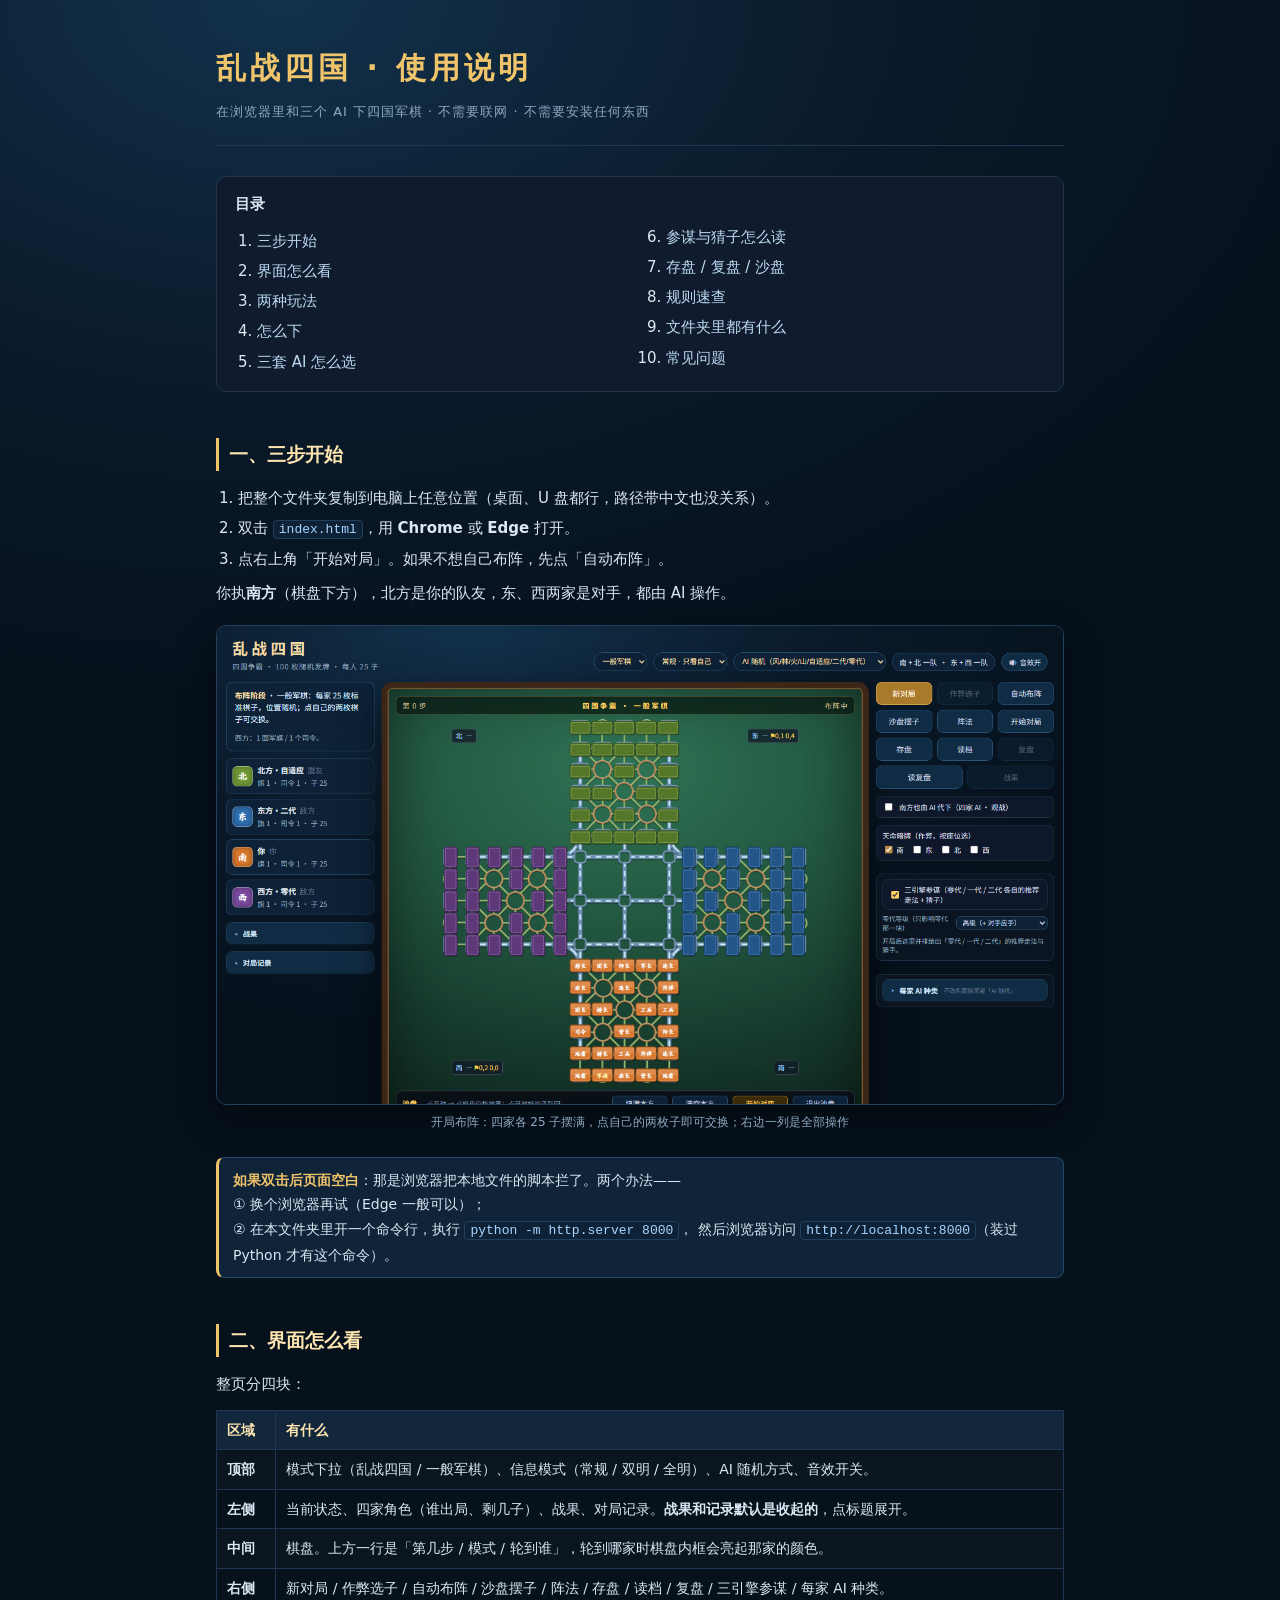
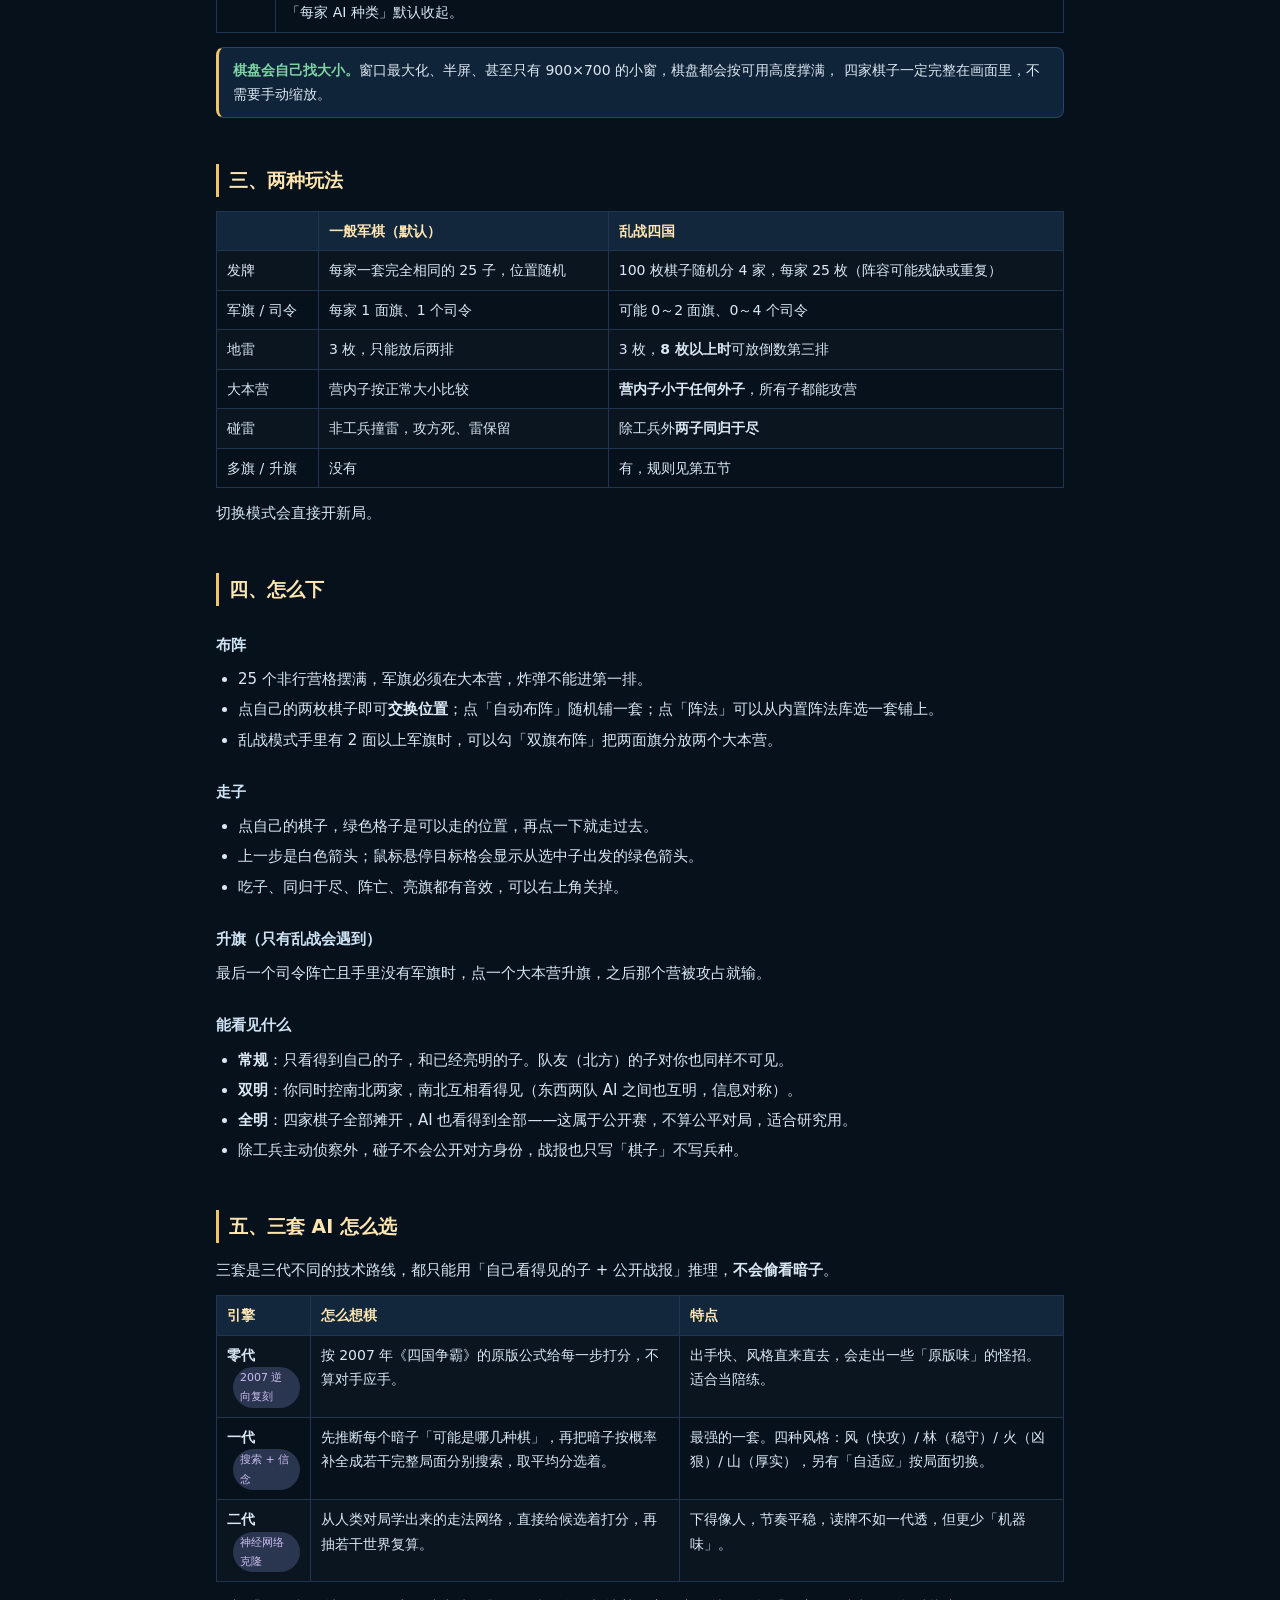
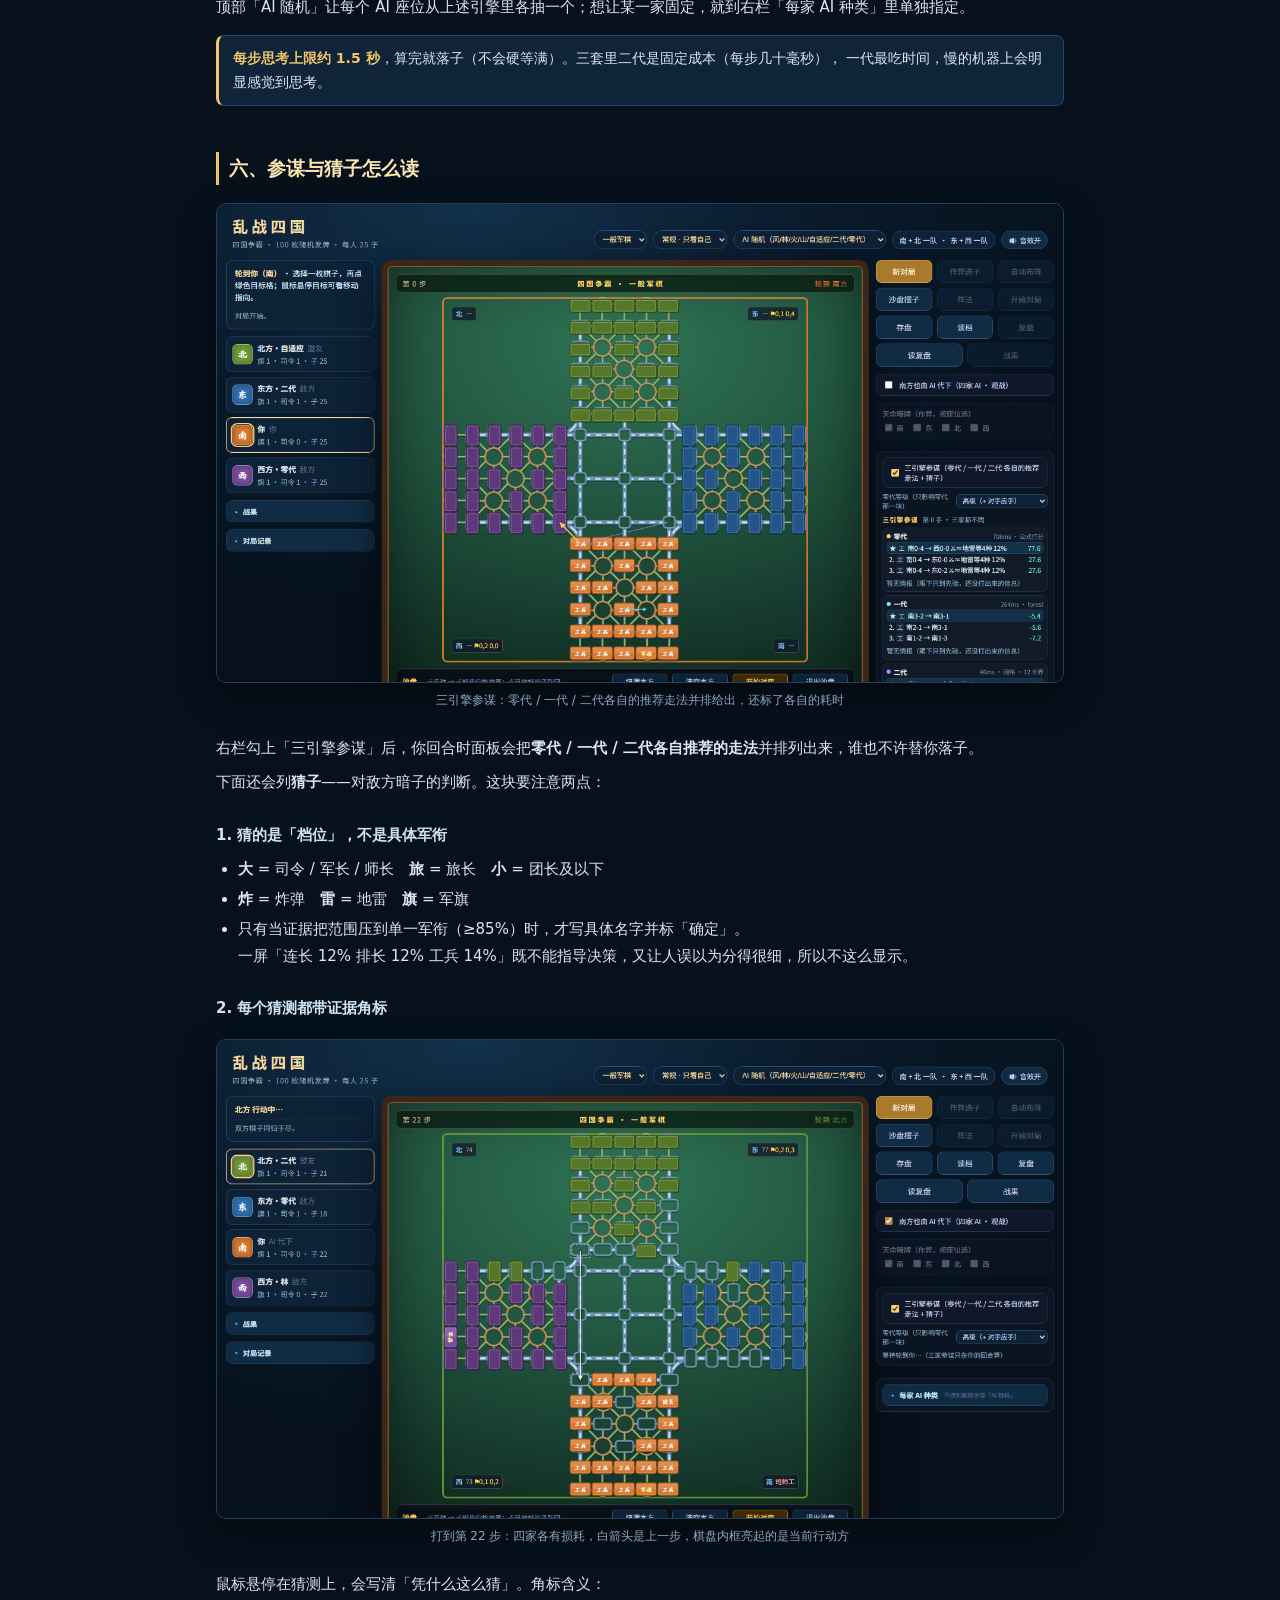
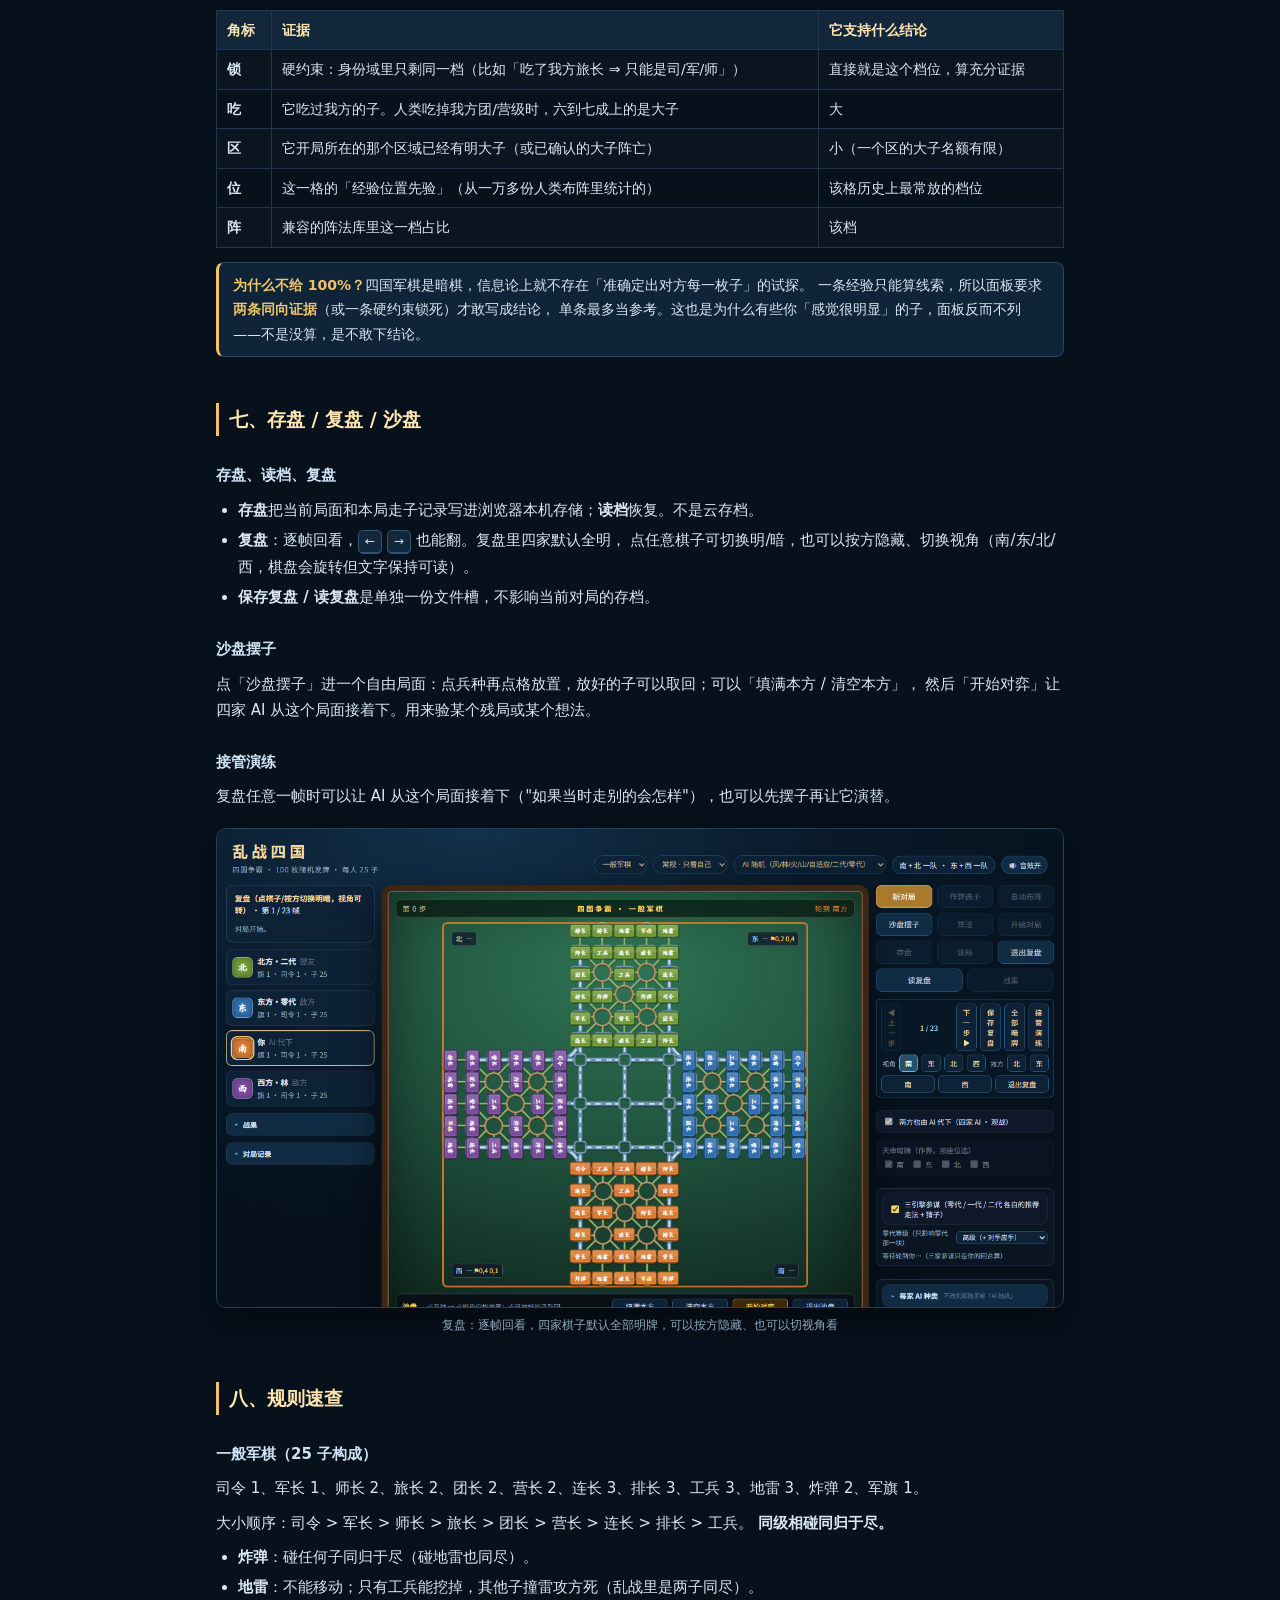
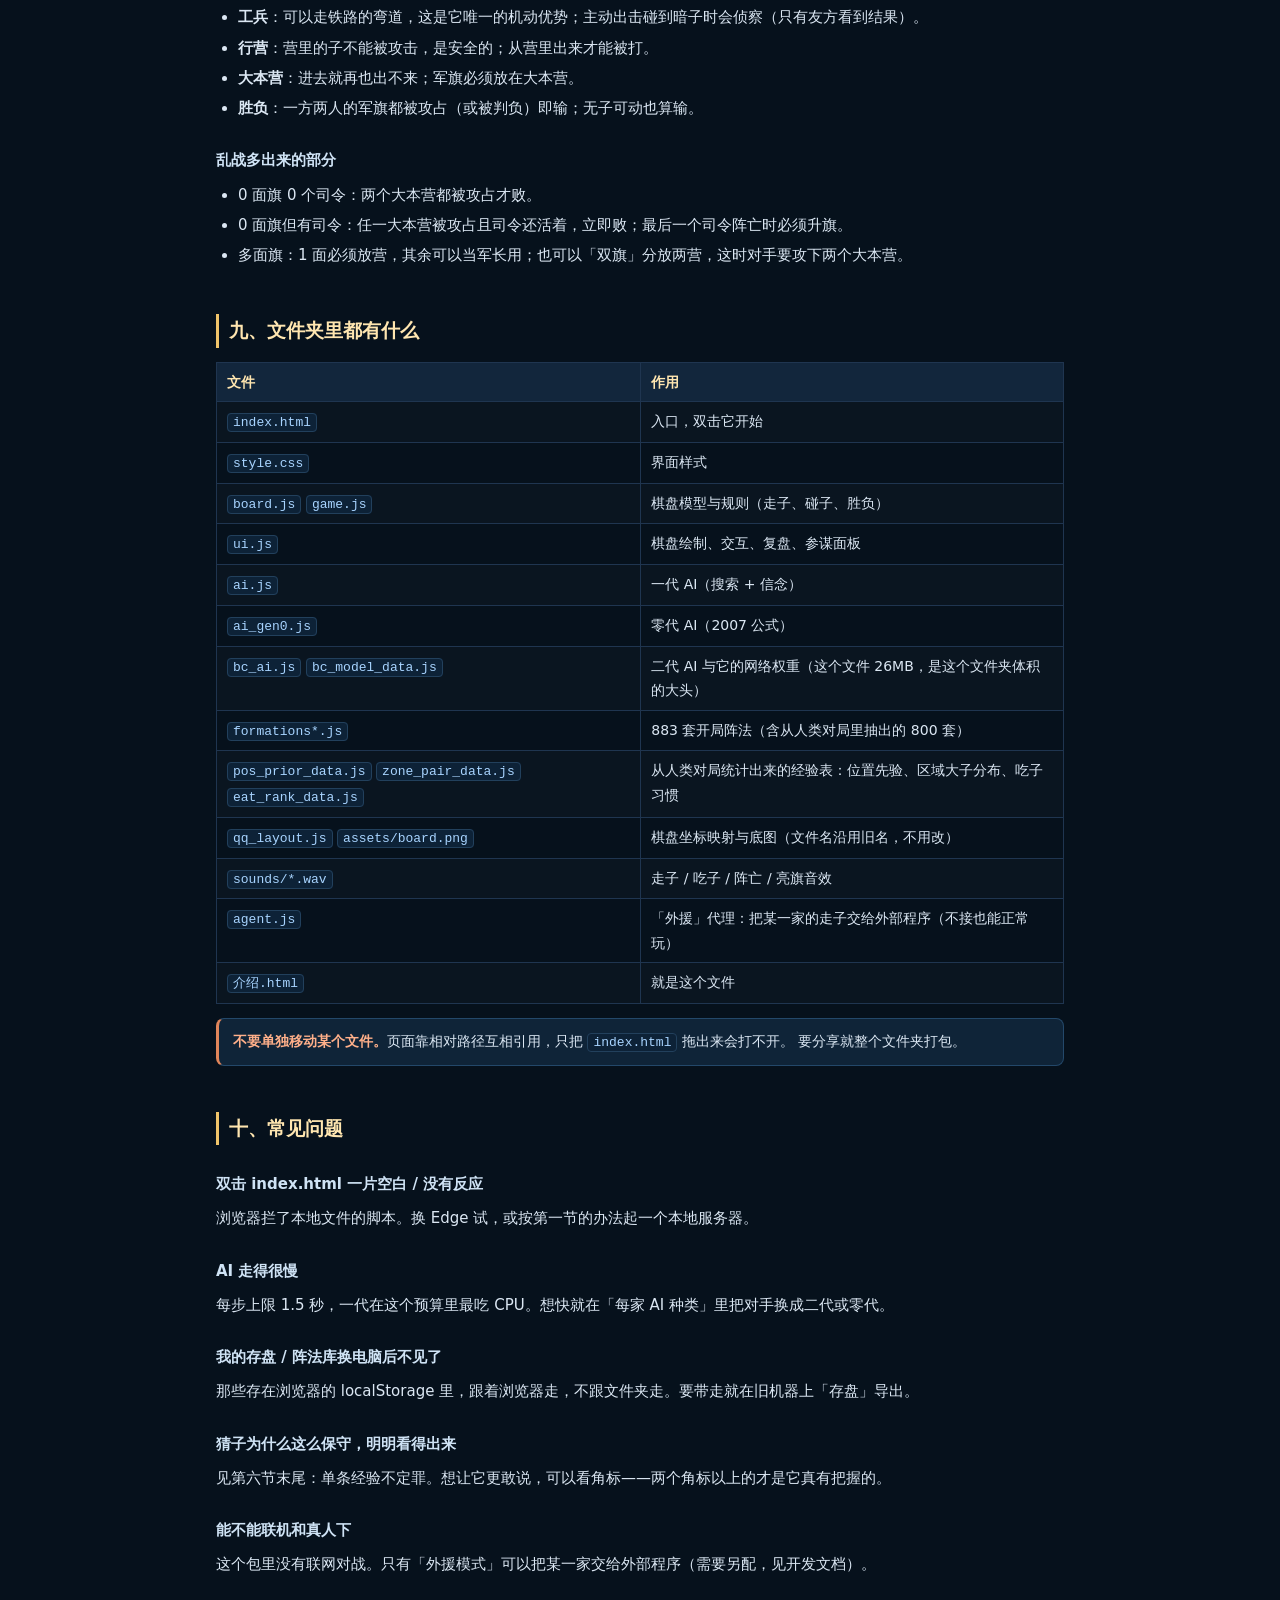
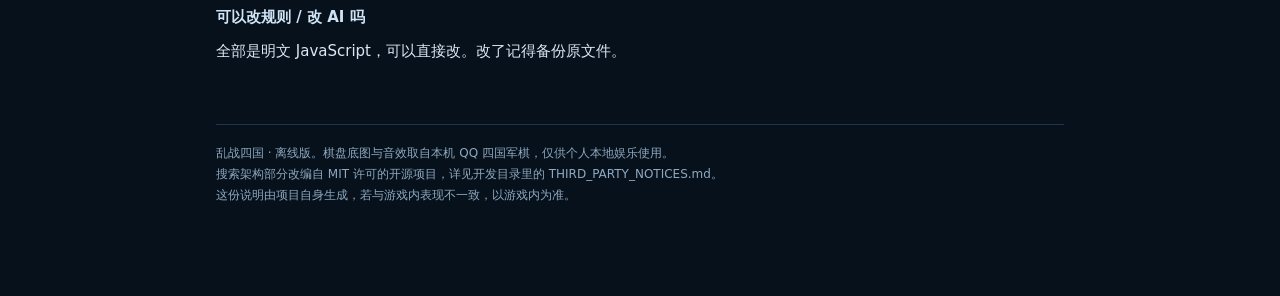
==== 介绍.html @ b9af25e0 "四国争霸 2.0：四国军棋 AI（四代引擎 / 暗子猜子 / 复盘） - 一代主力引擎：PIMC 暗子抽样 + 选择性 Alpha-Beta + 阵型库后验 + 战术层 - 零代/二代（行为克隆）作为" ====
<!DOCTYPE html>
<html lang="zh-CN">
<head>
<meta charset="utf-8">
<meta name="viewport" content="width=device-width, initial-scale=1">
<title>乱战四国 · 使用说明</title>
<style>
  :root {
    --bg: #0b1220;
    --panel: #101c2e;
    --line: #1f3550;
    --ink: #dbe7f3;
    --dim: #8fa8bf;
    --gold: #f0c46a;
    --green: #7fd4a3;
  }
  * { box-sizing: border-box; }
  body {
    margin: 0;
    background: radial-gradient(1100px 700px at 22% 0%, #12314b 0%, #0a1a2a 55%, #06111c 100%);
    color: var(--ink);
    font: 15px/1.75 "Noto Sans SC", "Microsoft YaHei", "PingFang SC", system-ui, sans-serif;
  }
  .wrap { max-width: 900px; margin: 0 auto; padding: 42px 26px 90px; }
  header { border-bottom: 1px solid var(--line); padding-bottom: 22px; margin-bottom: 30px; }
  h1 { margin: 0 0 6px; font-size: 30px; letter-spacing: 4px; color: var(--gold); }
  .sub { color: var(--dim); font-size: 13px; letter-spacing: 1px; }
  h2 {
    margin: 46px 0 14px;
    font-size: 19px;
    color: #ffe6b0;
    border-left: 3px solid var(--gold);
    padding-left: 10px;
  }
  h3 { margin: 26px 0 8px; font-size: 15px; color: #cfe3f5; }
  p { margin: 8px 0; }
  ul, ol { margin: 8px 0; padding-left: 22px; }
  li { margin: 4px 0; }
  code {
    background: #0d2237; border: 1px solid #22405c; border-radius: 4px;
    padding: 1px 5px; font-size: 13px; color: #a8d4ff;
    font-family: Consolas, "Courier New", monospace;
  }
  table { width: 100%; border-collapse: collapse; margin: 12px 0; font-size: 14px; }
  th, td { border: 1px solid var(--line); padding: 7px 10px; text-align: left; vertical-align: top; }
  th { background: #12263c; color: #ffe6b0; font-weight: 700; }
  tr:nth-child(even) td { background: rgba(255,255,255,.015); }
  .note {
    background: #0f2438; border: 1px solid #23486a; border-left: 3px solid var(--gold);
    border-radius: 8px; padding: 10px 14px; margin: 14px 0; font-size: 14px;
  }
  .note b { color: var(--gold); }
  .warn { border-left-color: #e0855a; }
  .warn b { color: #ffb08a; }
  .ok b { color: var(--green); }
  .toc {
    background: var(--panel); border: 1px solid var(--line); border-radius: 10px;
    padding: 14px 18px; margin-bottom: 8px;
  }
  .toc ol { columns: 2; column-gap: 30px; margin: 6px 0 0; }
  .toc a { color: #bcd9f2; text-decoration: none; }
  .toc a:hover { color: var(--gold); text-decoration: underline; }
  .kbd {
    display: inline-block; min-width: 20px; text-align: center;
    background: #12263c; border: 1px solid #2b5478; border-bottom-width: 2px;
    border-radius: 5px; padding: 0 6px; font-size: 12px; color: #cfe3f5;
  }
  .tag {
    display: inline-block; font-size: 11px; padding: 1px 7px; border-radius: 999px;
    background: #2a3550; color: #cbbdf0; margin-left: 6px; vertical-align: 2px;
  }
  figure { margin: 18px 0 24px; }
  figure img {
    display: block; width: 100%; height: auto; border-radius: 10px;
    border: 1px solid #23405c; box-shadow: 0 14px 36px rgba(0,0,0,.45);
  }
  figcaption { margin-top: 7px; color: var(--dim); font-size: 12px; text-align: center; }
  footer { margin-top: 60px; padding-top: 18px; border-top: 1px solid var(--line); color: var(--dim); font-size: 12px; }
</style>
</head>
<body>
<div class="wrap">

<header>
  <h1>乱战四国 · 使用说明</h1>
  <div class="sub">在浏览器里和三个 AI 下四国军棋 · 不需要联网 · 不需要安装任何东西</div>
</header>

<div class="toc">
  <strong>目录</strong>
  <ol>
    <li><a href="#start">三步开始</a></li>
    <li><a href="#ui">界面怎么看</a></li>
    <li><a href="#mode">两种玩法</a></li>
    <li><a href="#play">怎么下</a></li>
    <li><a href="#ai">三套 AI 怎么选</a></li>
    <li><a href="#advice">参谋与猜子怎么读</a></li>
    <li><a href="#tools">存盘 / 复盘 / 沙盘</a></li>
    <li><a href="#rules">规则速查</a></li>
    <li><a href="#files">文件夹里都有什么</a></li>
    <li><a href="#faq">常见问题</a></li>
  </ol>
</div>

<h2 id="start">一、三步开始</h2>
<ol>
  <li>把整个文件夹复制到电脑上任意位置（桌面、U 盘都行，路径带中文也没关系）。</li>
  <li>双击 <code>index.html</code>，用 <b>Chrome</b> 或 <b>Edge</b> 打开。</li>
  <li>点右上角「开始对局」。如果不想自己布阵，先点「自动布阵」。</li>
</ol>
<p>你执<b>南方</b>（棋盘下方），北方是你的队友，东、西两家是对手，都由 AI 操作。</p>

<figure>
  <img src="assets/shots/01-board.png" alt="开局布阵界面">
  <figcaption>开局布阵：四家各 25 子摆满，点自己的两枚子即可交换；右边一列是全部操作</figcaption>
</figure>
<div class="note">
  <b>如果双击后页面空白</b>：那是浏览器把本地文件的脚本拦了。两个办法——<br>
  ① 换个浏览器再试（Edge 一般可以）；<br>
  ② 在本文件夹里开一个命令行，执行 <code>python -m http.server 8000</code>，
  然后浏览器访问 <code>http://localhost:8000</code>（装过 Python 才有这个命令）。
</div>

<h2 id="ui">二、界面怎么看</h2>
<p>整页分四块：</p>
<table>
  <tr><th>区域</th><th>有什么</th></tr>
  <tr>
    <td><b>顶部</b></td>
    <td>模式下拉（乱战四国 / 一般军棋）、信息模式（常规 / 双明 / 全明）、AI 随机方式、音效开关。</td>
  </tr>
  <tr>
    <td><b>左侧</b></td>
    <td>当前状态、四家角色（谁出局、剩几子）、战果、对局记录。<b>战果和记录默认是收起的</b>，点标题展开。</td>
  </tr>
  <tr>
    <td><b>中间</b></td>
    <td>棋盘。上方一行是「第几步 / 模式 / 轮到谁」，轮到哪家时棋盘内框会亮起那家的颜色。</td>
  </tr>
  <tr>
    <td><b>右侧</b></td>
    <td>新对局 / 作弊选子 / 自动布阵 / 沙盘摆子 / 阵法 / 存盘 / 读档 / 复盘 / 三引擎参谋 / 每家 AI 种类。<br>「每家 AI 种类」默认收起。</td>
  </tr>
</table>
<div class="note ok">
  <b>棋盘会自己找大小。</b>窗口最大化、半屏、甚至只有 900×700 的小窗，棋盘都会按可用高度撑满，
  四家棋子一定完整在画面里，不需要手动缩放。
</div>

<h2 id="mode">三、两种玩法</h2>
<table>
  <tr><th></th><th>一般军棋（默认）</th><th>乱战四国</th></tr>
  <tr><td>发牌</td><td>每家一套完全相同的 25 子，位置随机</td><td>100 枚棋子随机分 4 家，每家 25 枚（阵容可能残缺或重复）</td></tr>
  <tr><td>军旗 / 司令</td><td>每家 1 面旗、1 个司令</td><td>可能 0～2 面旗、0～4 个司令</td></tr>
  <tr><td>地雷</td><td>3 枚，只能放后两排</td><td>3 枚，<b>8 枚以上时</b>可放倒数第三排</td></tr>
  <tr><td>大本营</td><td>营内子按正常大小比较</td><td><b>营内子小于任何外子</b>，所有子都能攻营</td></tr>
  <tr><td>碰雷</td><td>非工兵撞雷，攻方死、雷保留</td><td>除工兵外<b>两子同归于尽</b></td></tr>
  <tr><td>多旗 / 升旗</td><td>没有</td><td>有，规则见第五节</td></tr>
</table>
<p>切换模式会直接开新局。</p>

<h2 id="play">四、怎么下</h2>
<h3>布阵</h3>
<ul>
  <li>25 个非行营格摆满，军旗必须在大本营，炸弹不能进第一排。</li>
  <li>点自己的两枚棋子即可<b>交换位置</b>；点「自动布阵」随机铺一套；点「阵法」可以从内置阵法库选一套铺上。</li>
  <li>乱战模式手里有 2 面以上军旗时，可以勾「双旗布阵」把两面旗分放两个大本营。</li>
</ul>
<h3>走子</h3>
<ul>
  <li>点自己的棋子，绿色格子是可以走的位置，再点一下就走过去。</li>
  <li>上一步是白色箭头；鼠标悬停目标格会显示从选中子出发的绿色箭头。</li>
  <li>吃子、同归于尽、阵亡、亮旗都有音效，可以右上角关掉。</li>
</ul>
<h3>升旗（只有乱战会遇到）</h3>
<p>最后一个司令阵亡且手里没有军旗时，点一个大本营升旗，之后那个营被攻占就输。</p>
<h3>能看见什么</h3>
<ul>
  <li><b>常规</b>：只看得到自己的子，和已经亮明的子。队友（北方）的子对你也同样不可见。</li>
  <li><b>双明</b>：你同时控南北两家，南北互相看得见（东西两队 AI 之间也互明，信息对称）。</li>
  <li><b>全明</b>：四家棋子全部摊开，AI 也看得到全部——这属于公开赛，不算公平对局，适合研究用。</li>
  <li>除工兵主动侦察外，碰子不会公开对方身份，战报也只写「棋子」不写兵种。</li>
</ul>

<h2 id="ai">五、三套 AI 怎么选</h2>
<p>三套是三代不同的技术路线，都只能用「自己看得见的子 + 公开战报」推理，<b>不会偷看暗子</b>。</p>
<table>
  <tr><th>引擎</th><th>怎么想棋</th><th>特点</th></tr>
  <tr>
    <td><b>零代</b><br><span class="tag">2007 逆向复刻</span></td>
    <td>按 2007 年《四国争霸》的原版公式给每一步打分，不算对手应手。</td>
    <td>出手快、风格直来直去，会走出一些「原版味」的怪招。适合当陪练。</td>
  </tr>
  <tr>
    <td><b>一代</b><br><span class="tag">搜索 + 信念</span></td>
    <td>先推断每个暗子「可能是哪几种棋」，再把暗子按概率补全成若干完整局面分别搜索，取平均分选着。</td>
    <td>最强的一套。四种风格：风（快攻）/ 林（稳守）/ 火（凶狠）/ 山（厚实），另有「自适应」按局面切换。</td>
  </tr>
  <tr>
    <td><b>二代</b><br><span class="tag">神经网络克隆</span></td>
    <td>从人类对局学出来的走法网络，直接给候选着打分，再抽若干世界复算。</td>
    <td>下得像人，节奏平稳，读牌不如一代透，但更少「机器味」。</td>
  </tr>
</table>
<p>顶部「AI 随机」让每个 AI 座位从上述引擎里各抽一个；想让某一家固定，就到右栏「每家 AI 种类」里单独指定。</p>
<div class="note">
  <b>每步思考上限约 1.5 秒</b>，算完就落子（不会硬等满）。三套里二代是固定成本（每步几十毫秒），
  一代最吃时间，慢的机器上会明显感觉到思考。
</div>

<h2 id="advice">六、参谋与猜子怎么读</h2>

<figure>
  <img src="assets/shots/02-advice-full.png" alt="三引擎参谋">
  <figcaption>三引擎参谋：零代 / 一代 / 二代各自的推荐走法并排给出，还标了各自的耗时</figcaption>
</figure>
<p>右栏勾上「三引擎参谋」后，你回合时面板会把<b>零代 / 一代 / 二代各自推荐的走法</b>并排列出来，谁也不许替你落子。</p>
<p>下面还会列<b>猜子</b>——对敌方暗子的判断。这块要注意两点：</p>
<h3>1. 猜的是「档位」，不是具体军衔</h3>
<ul>
  <li><b>大</b> = 司令 / 军长 / 师长　<b>旅</b> = 旅长　<b>小</b> = 团长及以下</li>
  <li><b>炸</b> = 炸弹　<b>雷</b> = 地雷　<b>旗</b> = 军旗</li>
  <li>只有当证据把范围压到单一军衔（≥85%）时，才写具体名字并标「确定」。<br>
      一屏「连长 12% 排长 12% 工兵 14%」既不能指导决策，又让人误以为分得很细，所以不这么显示。</li>
</ul>
<h3>2. 每个猜测都带证据角标</h3>

<figure>
  <img src="assets/shots/04-midgame.png" alt="中盘对局">
  <figcaption>打到第 22 步：四家各有损耗，白箭头是上一步，棋盘内框亮起的是当前行动方</figcaption>
</figure>
<p>鼠标悬停在猜测上，会写清「凭什么这么猜」。角标含义：</p>
<table>
  <tr><th>角标</th><th>证据</th><th>它支持什么结论</th></tr>
  <tr><td><b>锁</b></td><td>硬约束：身份域里只剩同一档（比如「吃了我方旅长 ⇒ 只能是司/军/师」）</td><td>直接就是这个档位，算充分证据</td></tr>
  <tr><td><b>吃</b></td><td>它吃过我方的子。人类吃掉我方团/营级时，六到七成上的是大子</td><td>大</td></tr>
  <tr><td><b>区</b></td><td>它开局所在的那个区域已经有明大子（或已确认的大子阵亡）</td><td>小（一个区的大子名额有限）</td></tr>
  <tr><td><b>位</b></td><td>这一格的「经验位置先验」（从一万多份人类布阵里统计的）</td><td>该格历史上最常放的档位</td></tr>
  <tr><td><b>阵</b></td><td>兼容的阵法库里这一档占比</td><td>该档</td></tr>
</table>
<div class="note">
  <b>为什么不给 100%？</b>四国军棋是暗棋，信息论上就不存在「准确定出对方每一枚子」的试探。
  一条经验只能算线索，所以面板要求<b>两条同向证据</b>（或一条硬约束锁死）才敢写成结论，
  单条最多当参考。这也是为什么有些你「感觉很明显」的子，面板反而不列——不是没算，是不敢下结论。
</div>

<h2 id="tools">七、存盘 / 复盘 / 沙盘</h2>
<h3>存盘、读档、复盘</h3>
<ul>
  <li><b>存盘</b>把当前局面和本局走子记录写进浏览器本机存储；<b>读档</b>恢复。不是云存档。</li>
  <li><b>复盘</b>：逐帧回看，<span class="kbd">←</span> <span class="kbd">→</span> 也能翻。复盘里四家默认全明，
      点任意棋子可切换明/暗，也可以按方隐藏、切换视角（南/东/北/西，棋盘会旋转但文字保持可读）。</li>
  <li><b>保存复盘 / 读复盘</b>是单独一份文件槽，不影响当前对局的存档。</li>
</ul>
<h3>沙盘摆子</h3>
<p>点「沙盘摆子」进一个自由局面：点兵种再点格放置，放好的子可以取回；可以「填满本方 / 清空本方」，
然后「开始对弈」让四家 AI 从这个局面接着下。用来验某个残局或某个想法。</p>
<h3>接管演练</h3>
<p>复盘任意一帧时可以让 AI 从这个局面接着下（"如果当时走别的会怎样"），也可以先摆子再让它演替。</p>

<figure>
  <img src="assets/shots/05-replay.png" alt="复盘界面">
  <figcaption>复盘：逐帧回看，四家棋子默认全部明牌，可以按方隐藏、也可以切视角看</figcaption>
</figure>

<h2 id="rules">八、规则速查</h2>
<h3>一般军棋（25 子构成）</h3>
<p>司令 1、军长 1、师长 2、旅长 2、团长 2、营长 2、连长 3、排长 3、工兵 3、地雷 3、炸弹 2、军旗 1。</p>
<p>大小顺序：司令 &gt; 军长 &gt; 师长 &gt; 旅长 &gt; 团长 &gt; 营长 &gt; 连长 &gt; 排长 &gt; 工兵。
<b>同级相碰同归于尽。</b></p>
<ul>
  <li><b>炸弹</b>：碰任何子同归于尽（碰地雷也同尽）。</li>
  <li><b>地雷</b>：不能移动；只有工兵能挖掉，其他子撞雷攻方死（乱战里是两子同尽）。</li>
  <li><b>工兵</b>：可以走铁路的弯道，这是它唯一的机动优势；主动出击碰到暗子时会侦察（只有友方看到结果）。</li>
  <li><b>行营</b>：营里的子不能被攻击，是安全的；从营里出来才能被打。</li>
  <li><b>大本营</b>：进去就再也出不来；军旗必须放在大本营。</li>
  <li><b>胜负</b>：一方两人的军旗都被攻占（或被判负）即输；无子可动也算输。</li>
</ul>
<h3>乱战多出来的部分</h3>
<ul>
  <li>0 面旗 0 个司令：两个大本营都被攻占才败。</li>
  <li>0 面旗但有司令：任一大本营被攻占且司令还活着，立即败；最后一个司令阵亡时必须升旗。</li>
  <li>多面旗：1 面必须放营，其余可以当军长用；也可以「双旗」分放两营，这时对手要攻下两个大本营。</li>
</ul>

<h2 id="files">九、文件夹里都有什么</h2>
<table>
  <tr><th>文件</th><th>作用</th></tr>
  <tr><td><code>index.html</code></td><td>入口，双击它开始</td></tr>
  <tr><td><code>style.css</code></td><td>界面样式</td></tr>
  <tr><td><code>board.js</code> <code>game.js</code></td><td>棋盘模型与规则（走子、碰子、胜负）</td></tr>
  <tr><td><code>ui.js</code></td><td>棋盘绘制、交互、复盘、参谋面板</td></tr>
  <tr><td><code>ai.js</code></td><td>一代 AI（搜索 + 信念）</td></tr>
  <tr><td><code>ai_gen0.js</code></td><td>零代 AI（2007 公式）</td></tr>
  <tr><td><code>bc_ai.js</code> <code>bc_model_data.js</code></td><td>二代 AI 与它的网络权重（这个文件 26MB，是这个文件夹体积的大头）</td></tr>
  <tr><td><code>formations*.js</code></td><td>883 套开局阵法（含从人类对局里抽出的 800 套）</td></tr>
  <tr><td><code>pos_prior_data.js</code> <code>zone_pair_data.js</code> <code>eat_rank_data.js</code></td><td>从人类对局统计出来的经验表：位置先验、区域大子分布、吃子习惯</td></tr>
  <tr><td><code>qq_layout.js</code> <code>assets/board.png</code></td><td>棋盘坐标映射与底图（文件名沿用旧名，不用改）</td></tr>
  <tr><td><code>sounds/*.wav</code></td><td>走子 / 吃子 / 阵亡 / 亮旗音效</td></tr>
  <tr><td><code>agent.js</code></td><td>「外援」代理：把某一家的走子交给外部程序（不接也能正常玩）</td></tr>
  <tr><td><code>介绍.html</code></td><td>就是这个文件</td></tr>
</table>
<div class="note warn">
  <b>不要单独移动某个文件。</b>页面靠相对路径互相引用，只把 <code>index.html</code> 拖出来会打不开。
  要分享就整个文件夹打包。
</div>

<h2 id="faq">十、常见问题</h2>
<h3>双击 index.html 一片空白 / 没有反应</h3>
<p>浏览器拦了本地文件的脚本。换 Edge 试，或按第一节的办法起一个本地服务器。</p>
<h3>AI 走得很慢</h3>
<p>每步上限 1.5 秒，一代在这个预算里最吃 CPU。想快就在「每家 AI 种类」里把对手换成二代或零代。</p>
<h3>我的存盘 / 阵法库换电脑后不见了</h3>
<p>那些存在浏览器的 localStorage 里，跟着浏览器走，不跟文件夹走。要带走就在旧机器上「存盘」导出。</p>
<h3>猜子为什么这么保守，明明看得出来</h3>
<p>见第六节末尾：单条经验不定罪。想让它更敢说，可以看角标——两个角标以上的才是它真有把握的。</p>
<h3>能不能联机和真人下</h3>
<p>这个包里没有联网对战。只有「外援模式」可以把某一家交给外部程序（需要另配，见开发文档）。</p>
<h3>可以改规则 / 改 AI 吗</h3>
<p>全部是明文 JavaScript，可以直接改。改了记得备份原文件。</p>

<footer>
  乱战四国 · 离线版。棋盘底图与音效取自本机 QQ 四国军棋，仅供个人本地娱乐使用。<br>
  搜索架构部分改编自 MIT 许可的开源项目，详见开发目录里的 THIRD_PARTY_NOTICES.md。<br>
  这份说明由项目自身生成，若与游戏内表现不一致，以游戏内为准。
</footer>

</div>
</body>
</html>
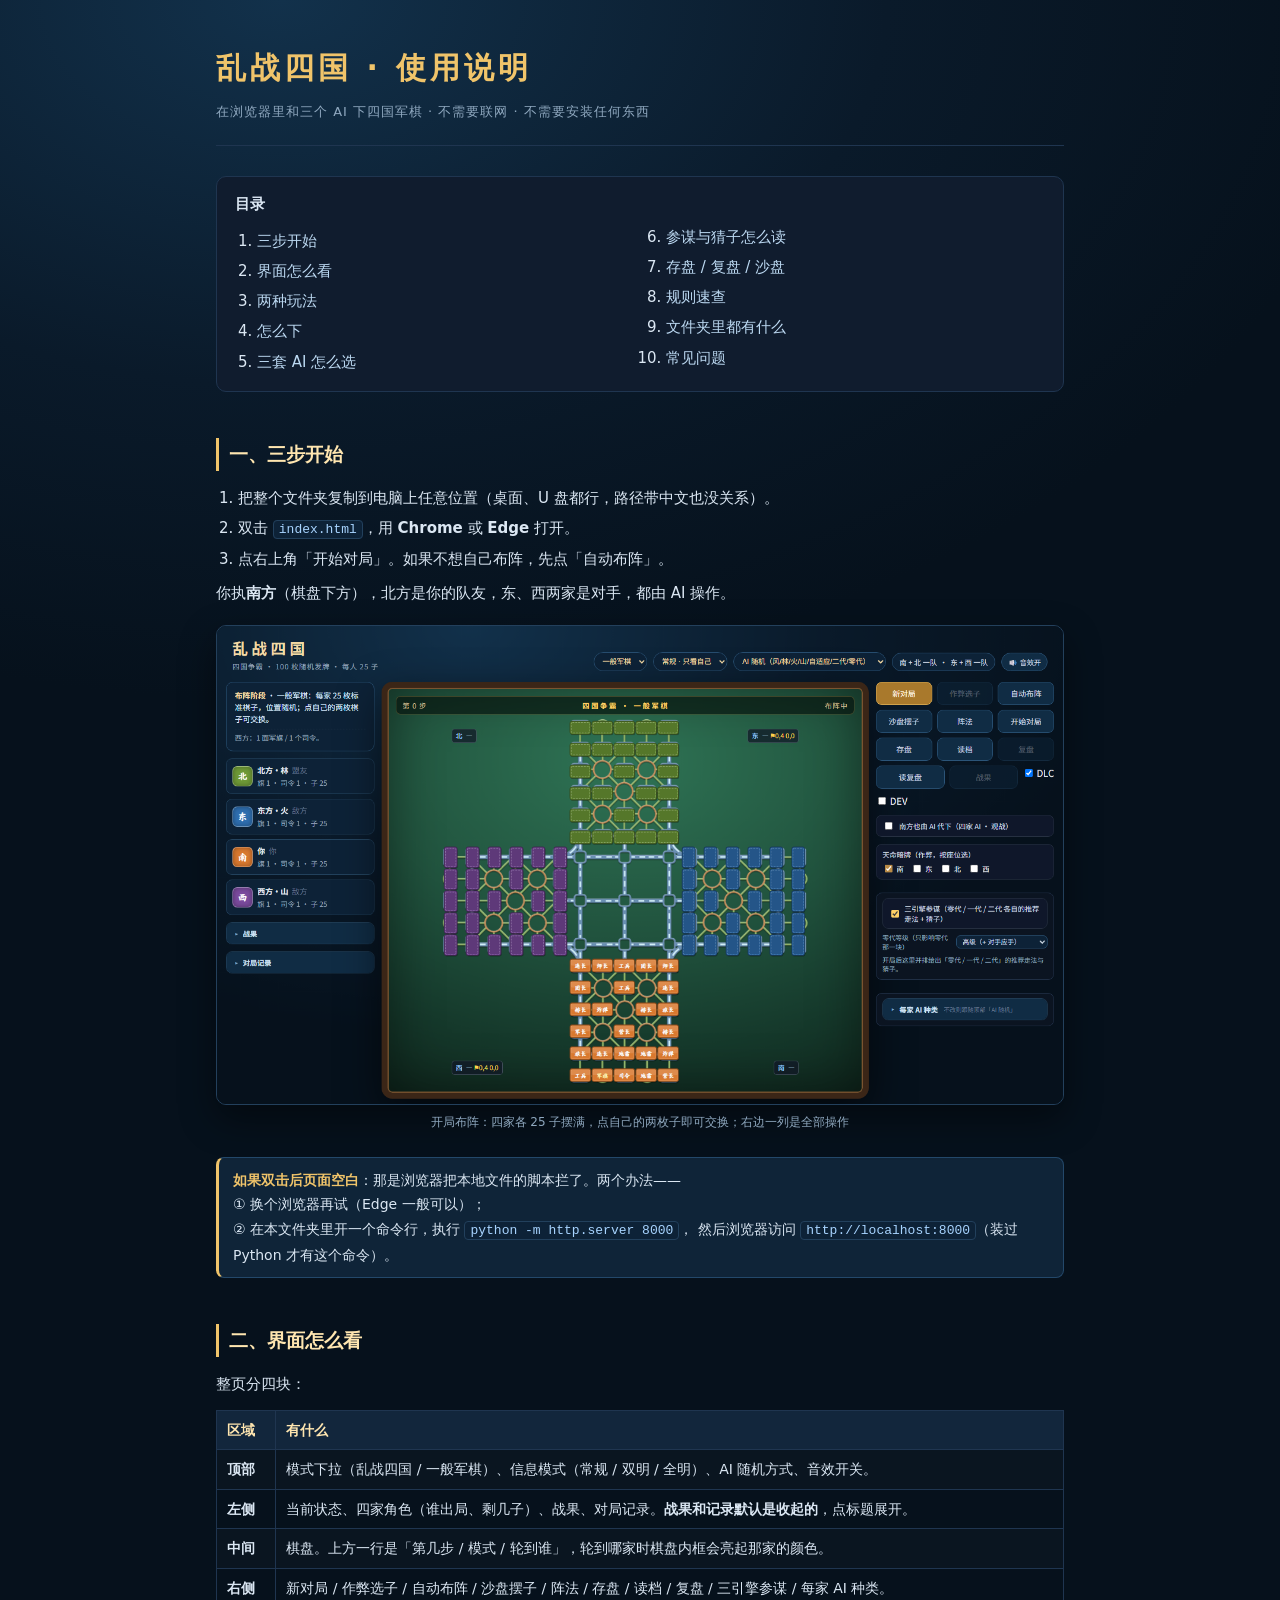
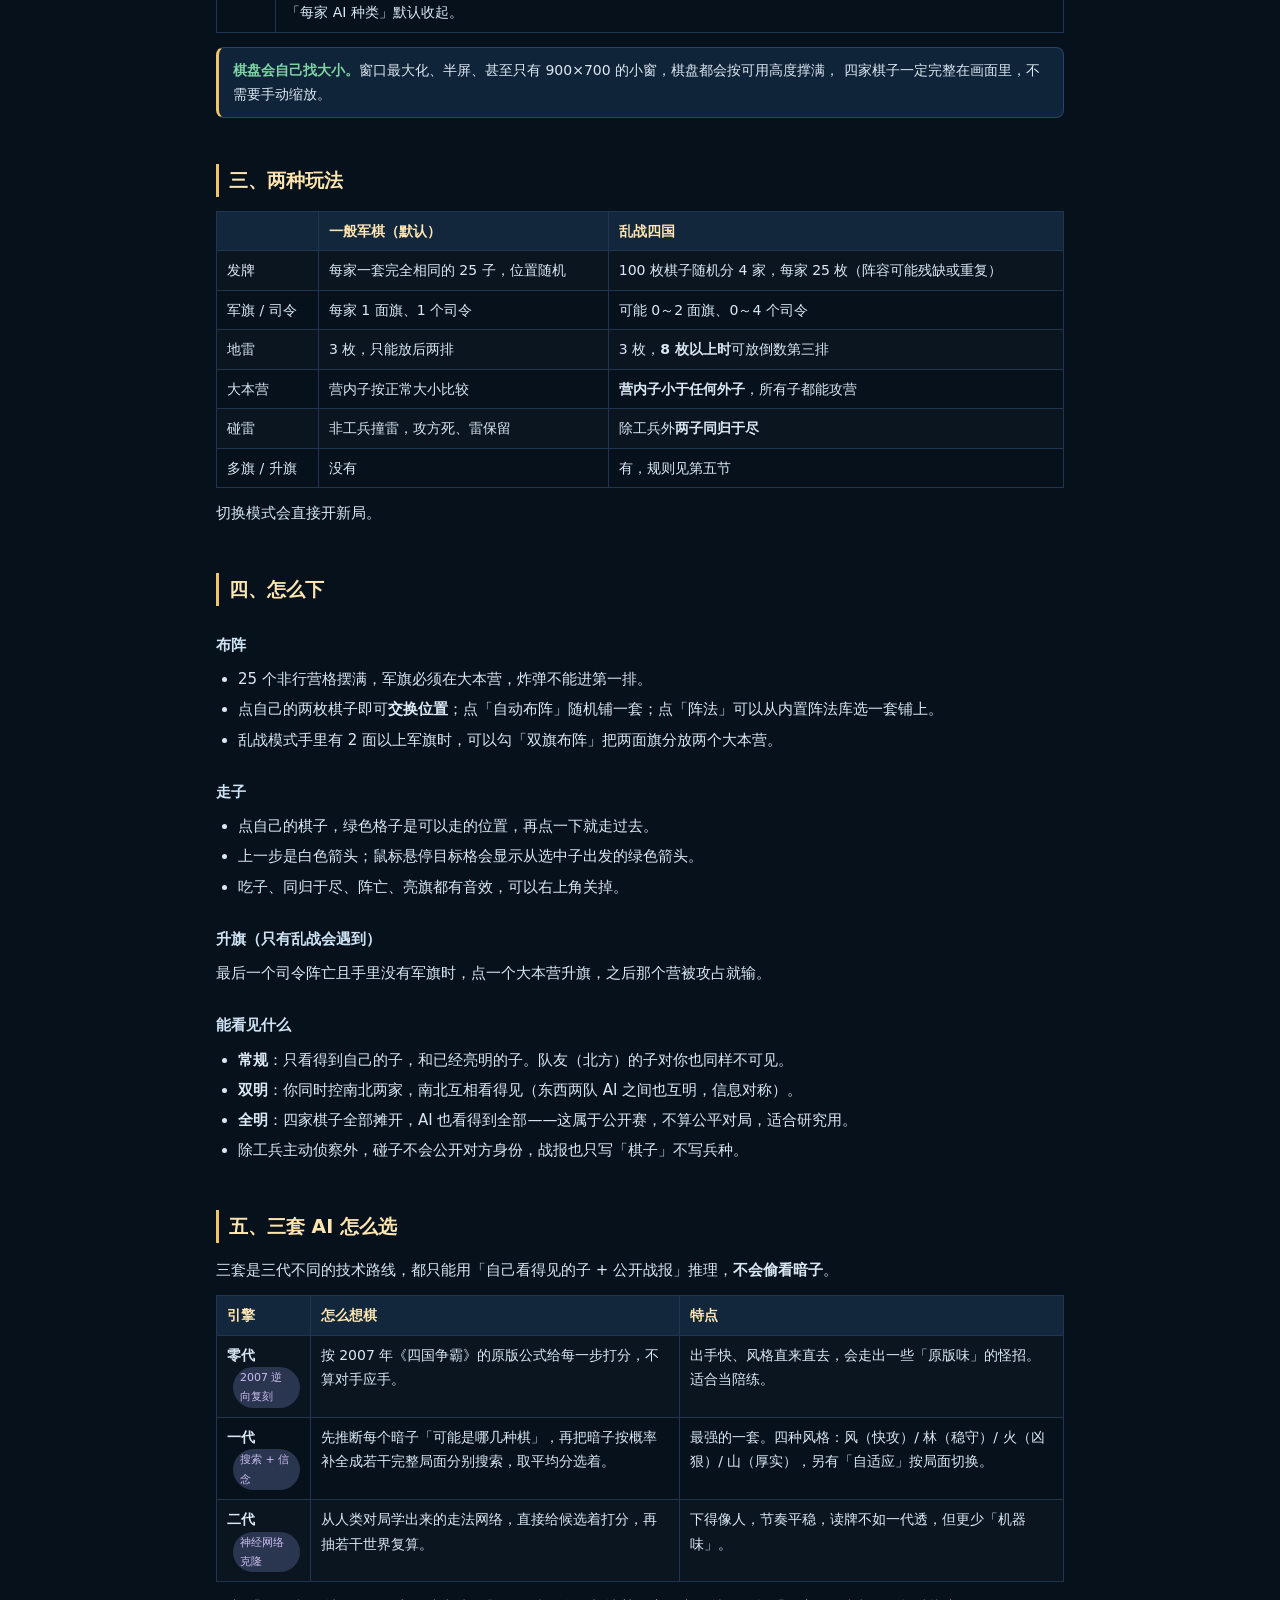
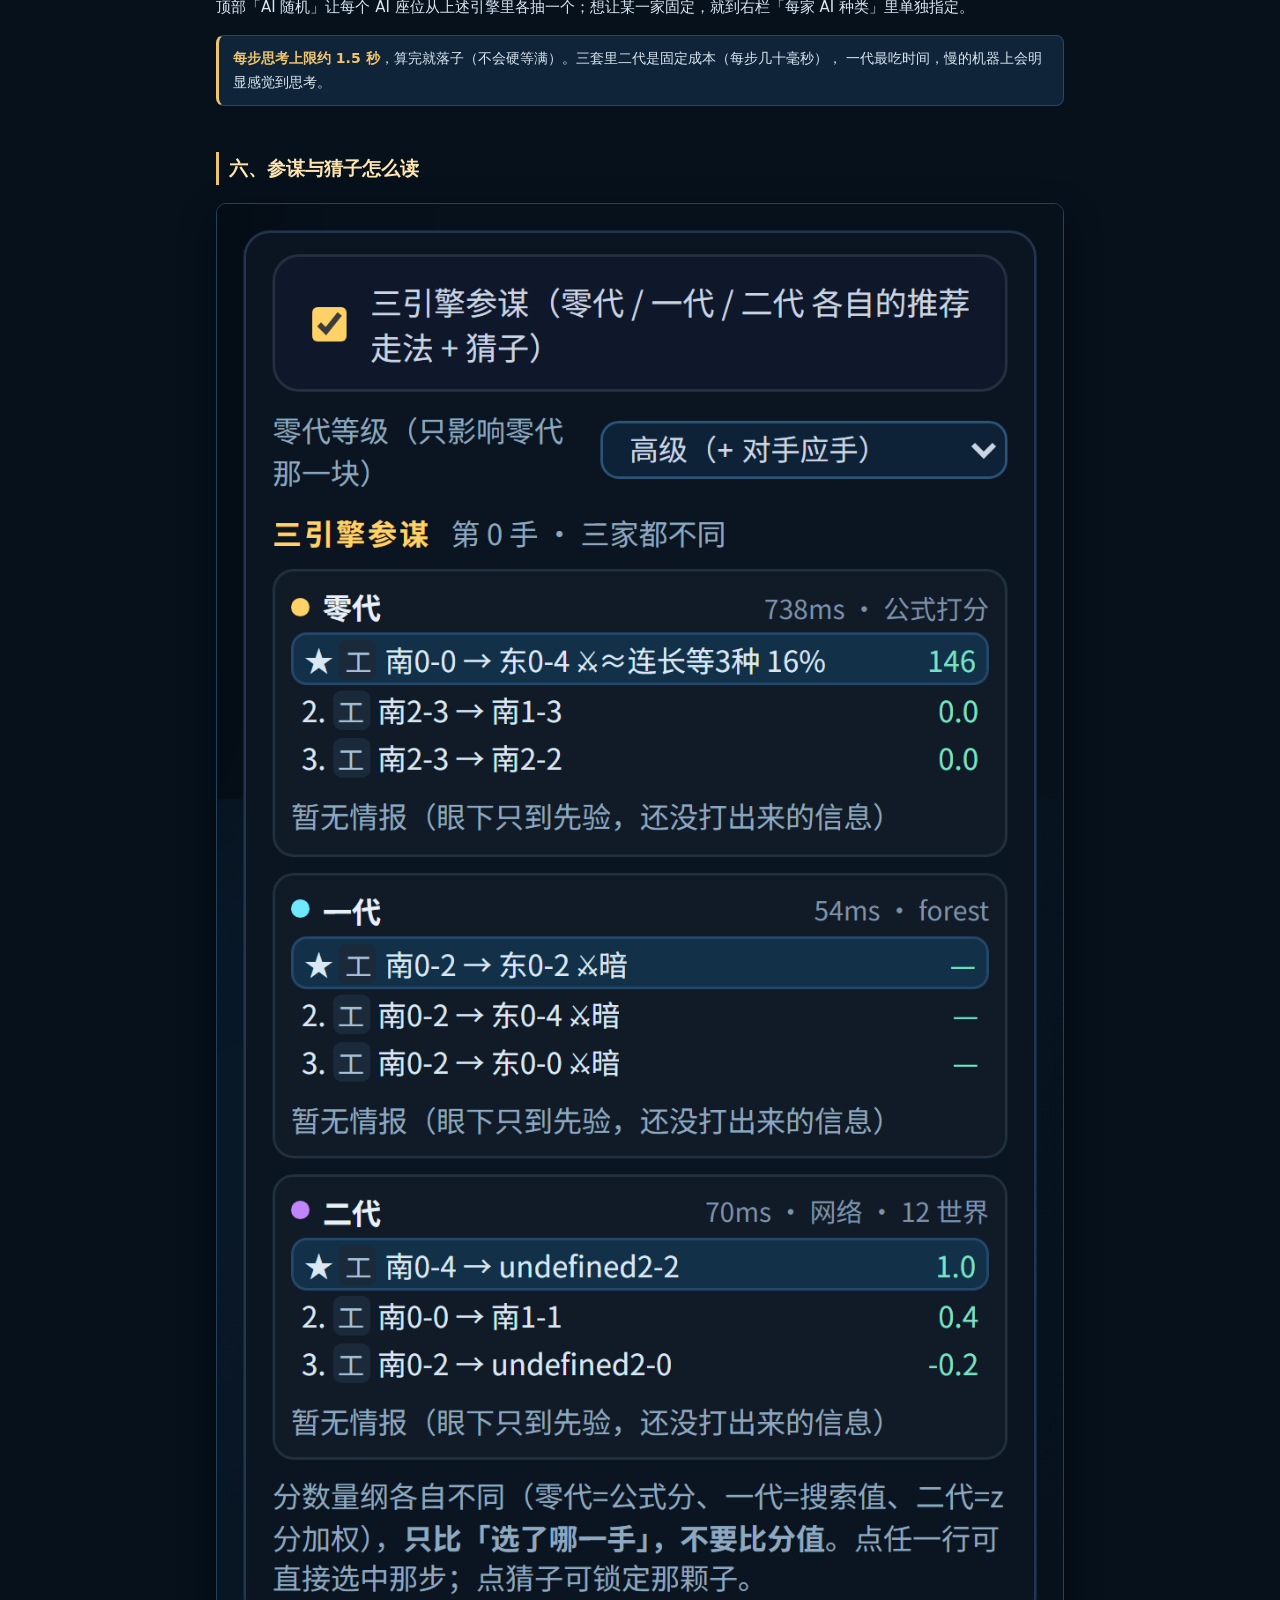
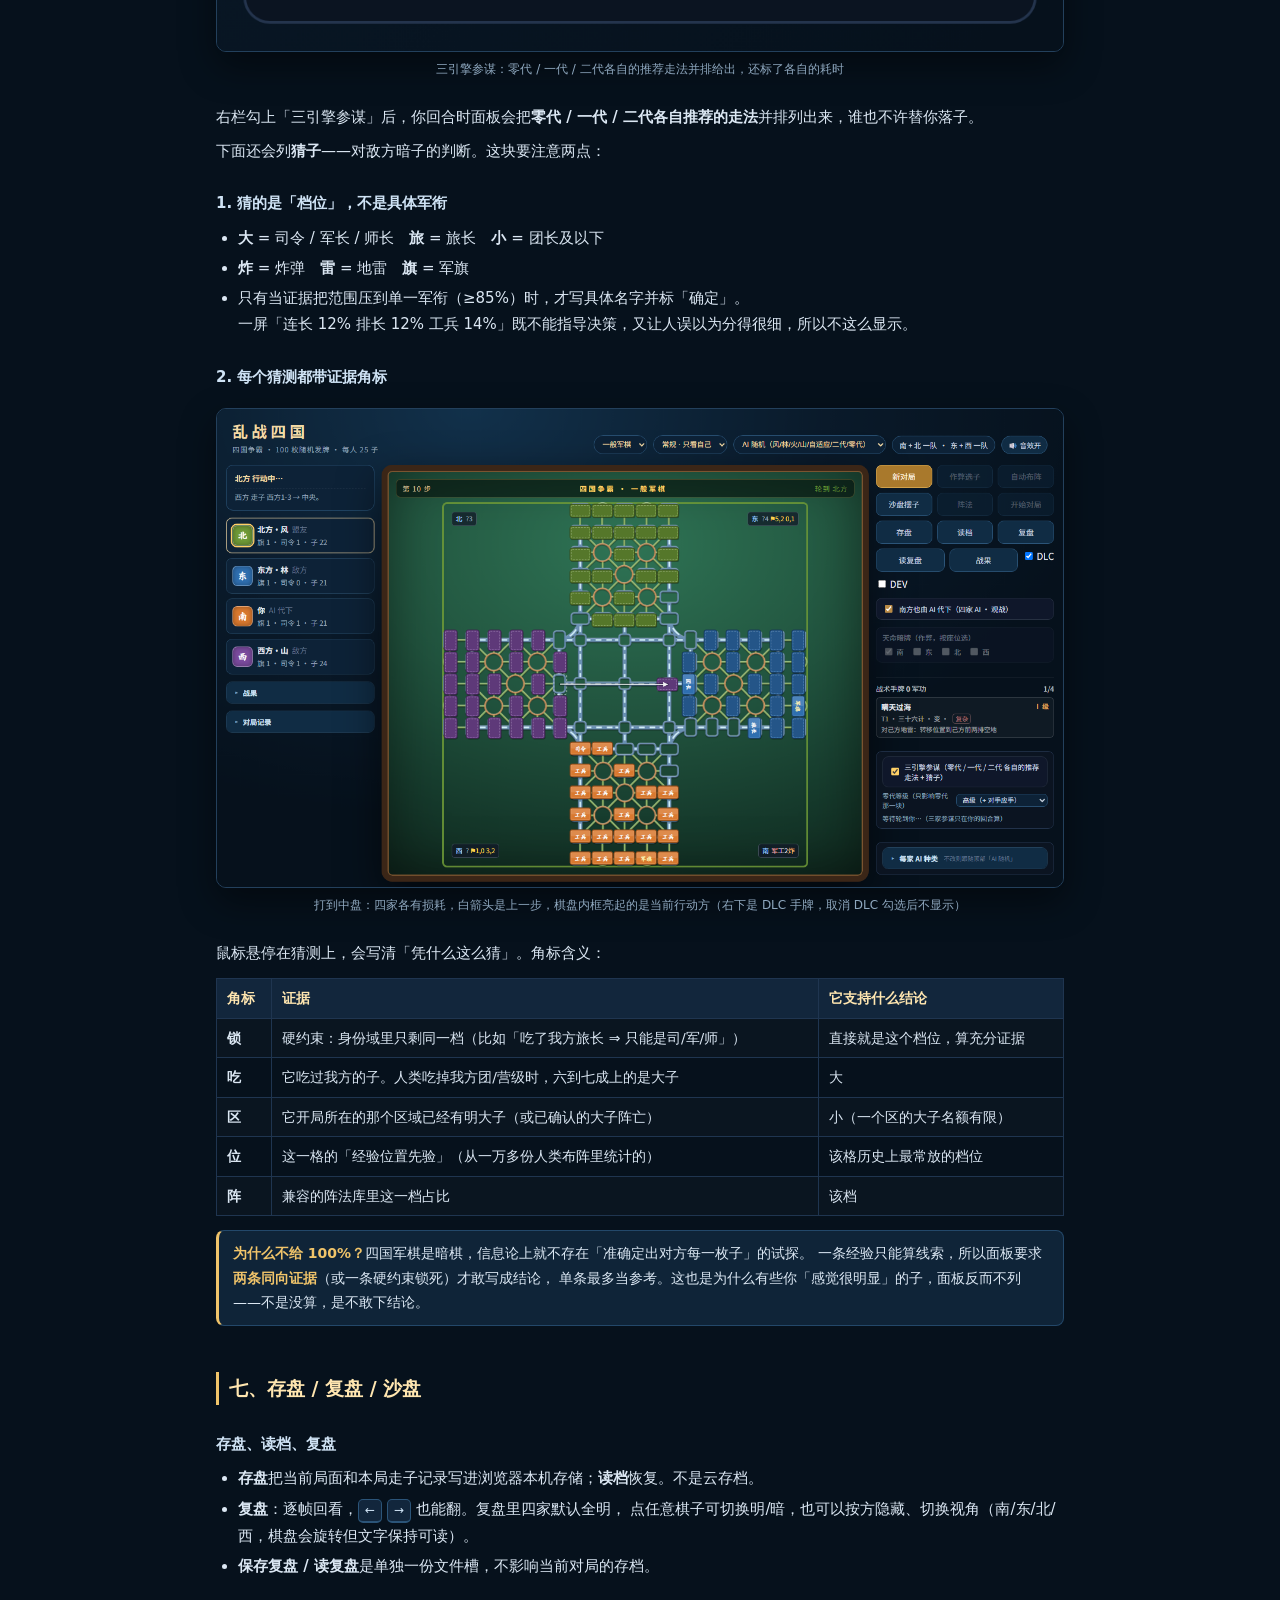
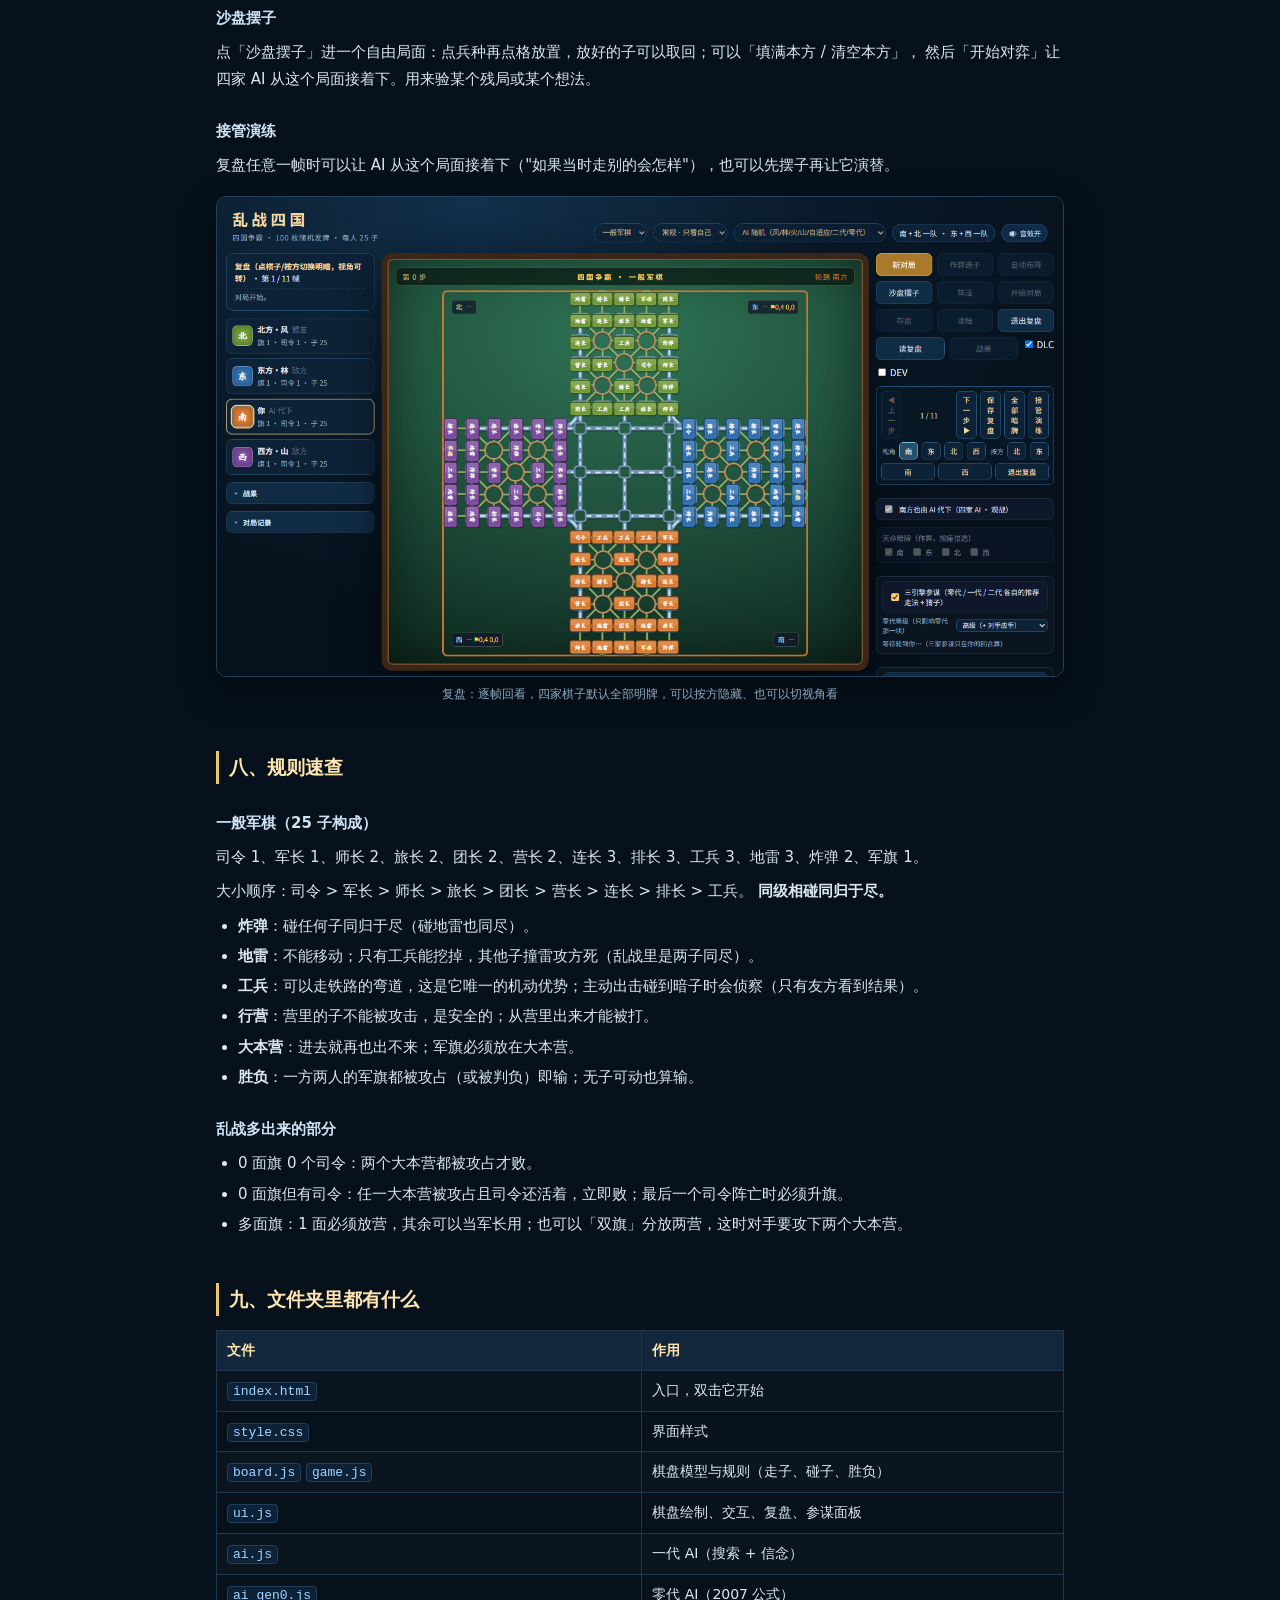
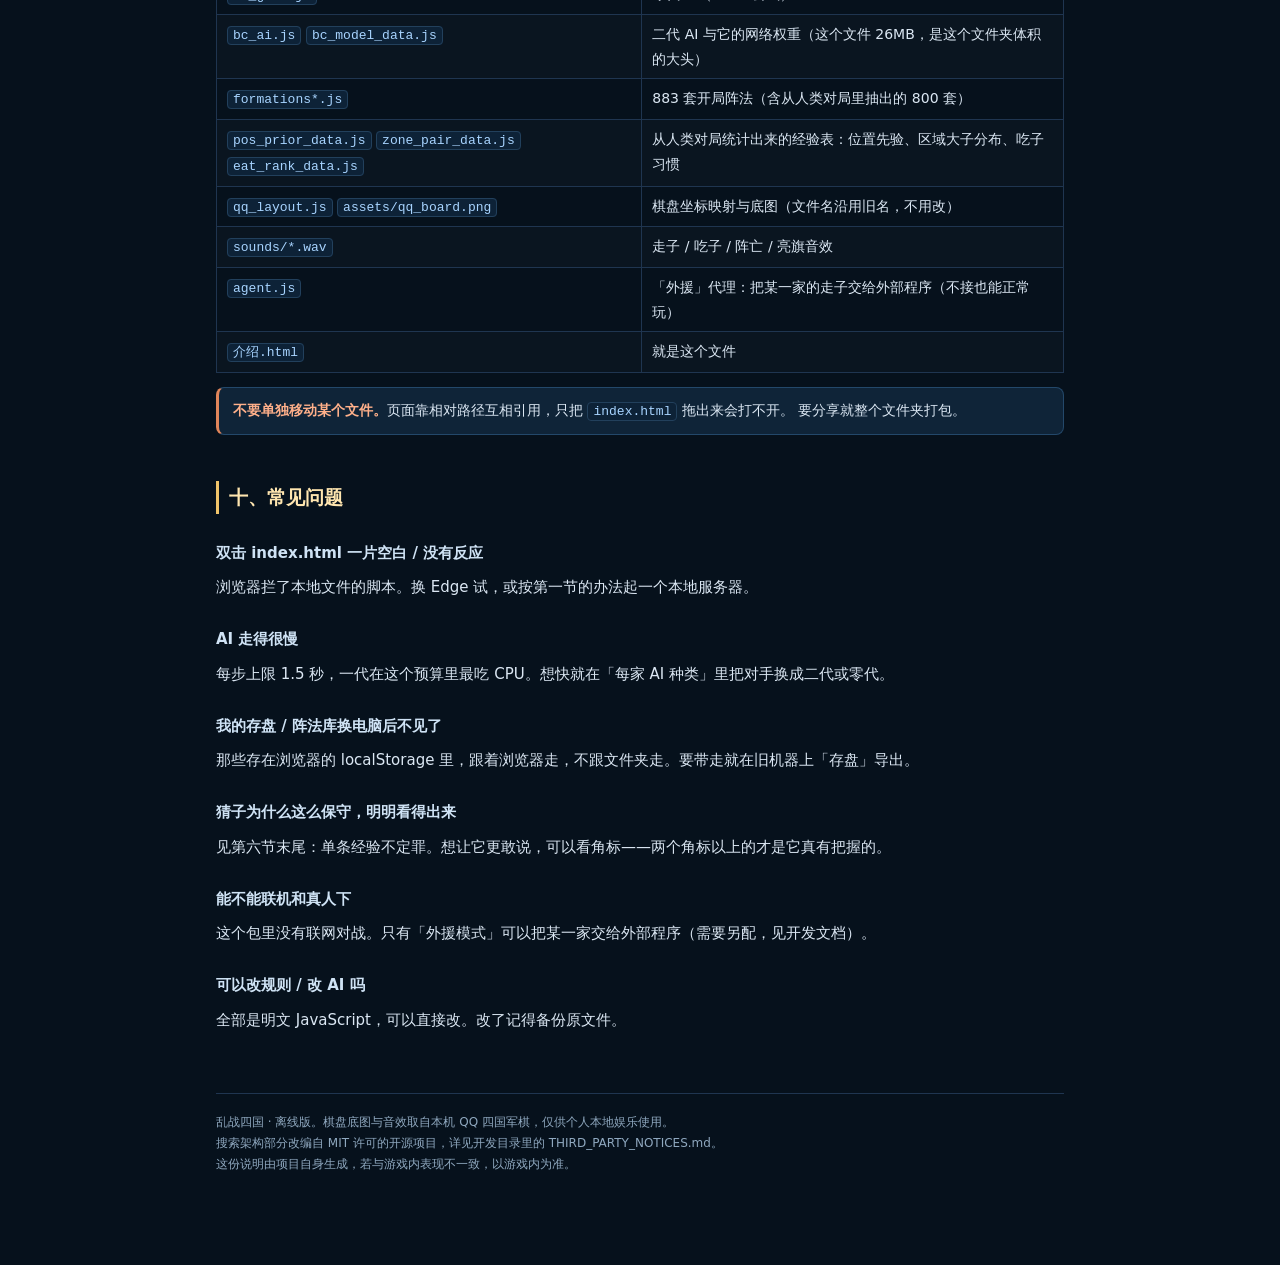
==== commit 67372d15: "四国争霸 2.1 · DLC 版：135 张战术卡、简介与截图、手牌面板上移" ====
--- a/介绍.html
+++ b/介绍.html
@@ -211,7 +211,7 @@
 <h2 id="advice">六、参谋与猜子怎么读</h2>
 
 <figure>
-  <img src="assets/shots/02-advice-full.png" alt="三引擎参谋">
+  <img src="assets/shots/03-advice.png" alt="三引擎参谋">
   <figcaption>三引擎参谋：零代 / 一代 / 二代各自的推荐走法并排给出，还标了各自的耗时</figcaption>
 </figure>
 <p>右栏勾上「三引擎参谋」后，你回合时面板会把<b>零代 / 一代 / 二代各自推荐的走法</b>并排列出来，谁也不许替你落子。</p>
@@ -227,7 +227,7 @@
 
 <figure>
   <img src="assets/shots/04-midgame.png" alt="中盘对局">
-  <figcaption>打到第 22 步：四家各有损耗，白箭头是上一步，棋盘内框亮起的是当前行动方</figcaption>
+  <figcaption>打到中盘：四家各有损耗，白箭头是上一步，棋盘内框亮起的是当前行动方（右下是 DLC 手牌，取消 DLC 勾选后不显示）</figcaption>
 </figure>
 <p>鼠标悬停在猜测上，会写清「凭什么这么猜」。角标含义：</p>
 <table>
@@ -295,7 +295,7 @@
   <tr><td><code>bc_ai.js</code> <code>bc_model_data.js</code></td><td>二代 AI 与它的网络权重（这个文件 26MB，是这个文件夹体积的大头）</td></tr>
   <tr><td><code>formations*.js</code></td><td>883 套开局阵法（含从人类对局里抽出的 800 套）</td></tr>
   <tr><td><code>pos_prior_data.js</code> <code>zone_pair_data.js</code> <code>eat_rank_data.js</code></td><td>从人类对局统计出来的经验表：位置先验、区域大子分布、吃子习惯</td></tr>
-  <tr><td><code>qq_layout.js</code> <code>assets/board.png</code></td><td>棋盘坐标映射与底图（文件名沿用旧名，不用改）</td></tr>
+  <tr><td><code>qq_layout.js</code> <code>assets/qq_board.png</code></td><td>棋盘坐标映射与底图（文件名沿用旧名，不用改）</td></tr>
   <tr><td><code>sounds/*.wav</code></td><td>走子 / 吃子 / 阵亡 / 亮旗音效</td></tr>
   <tr><td><code>agent.js</code></td><td>「外援」代理：把某一家的走子交给外部程序（不接也能正常玩）</td></tr>
   <tr><td><code>介绍.html</code></td><td>就是这个文件</td></tr>
